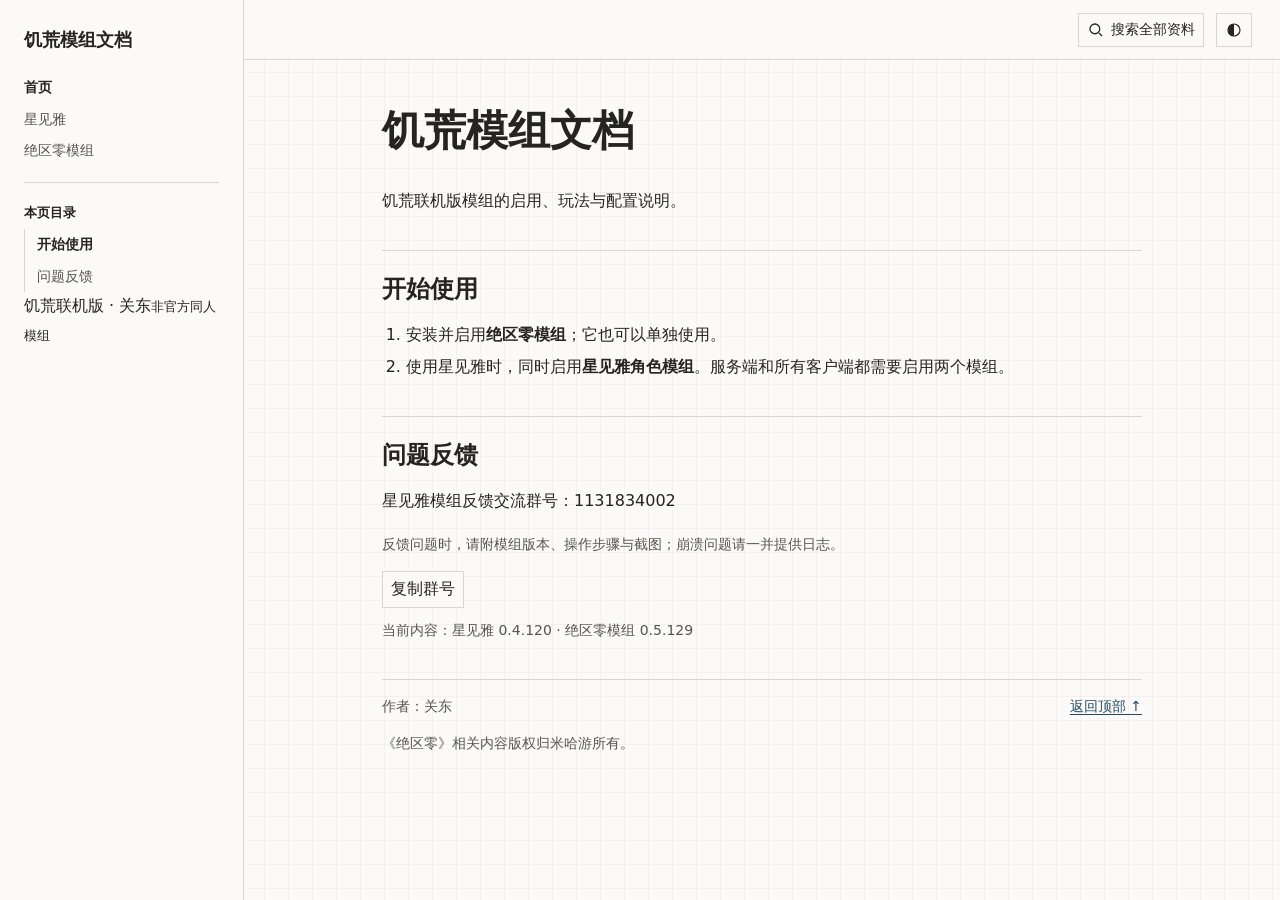
==== index.html @ c0ce5cd5 "Redesign the mod guides as minimal documentation" ====
<!doctype html>
<html lang="zh-CN">
<head>
<meta charset="utf-8">
<meta name="viewport" content="width=device-width,initial-scale=1">
<meta name="description" content="饥荒联机版模组的启用步骤、玩法、配方与配置说明。">
<title>饥荒模组文档</title>
<link rel="stylesheet" href="style.css?v=docs-1">
<script src="legacy-links.js?v=5">
</script>
</head>
<body>
<script>try{document.body.classList.toggle('dark',localStorage.getItem('miyabi-theme')==='dark')}catch{}</script>
<a class="skip-link" href="#main-content">跳到正文</a>
<aside class="sidebar" id="sidebar">
<a class="brand" href="index.html">饥荒模组文档</a>
<nav class="site-switch" aria-label="模组手册">
<a href="index.html" aria-current="page">首页</a>
<a href="miyabi.html">星见雅</a>
<a href="zzz.html">绝区零模组</a>
</nav>


<div class="nav-caption">本页目录</div>
<nav id="nav" aria-label="本页目录">
<a href="#start" data-tag="system">开始使用</a>
<a href="#help" data-tag="character">问题反馈</a>
</nav>
<div class="side-bottom">饥荒联机版 · 关东<small>非官方同人模组</small>
</div>
</aside>
<div class="page">
<header class="topbar">
<button class="menu" id="menu" aria-label="目录" aria-controls="sidebar" aria-expanded="false">
<svg aria-hidden="true" viewBox="0 0 24 24" fill="none" stroke="currentColor" stroke-width="1.7">
<path d="M4 7h16M4 12h16M4 17h16"/>
</svg>
</button>
<a class="mobile-brand" href="index.html">饥荒模组文档</a>
<div class="top-actions">
<button class="global-search-trigger" id="global-search-open" type="button" aria-label="搜索全部资料" aria-haspopup="dialog" aria-controls="global-search-dialog">
<svg aria-hidden="true" viewBox="0 0 24 24" fill="none" stroke="currentColor" stroke-width="1.7"><circle cx="10.5" cy="10.5" r="6.5"/><path d="m16 16 4 4"/></svg>
<span>搜索全部资料</span>
</button>
<button id="theme" aria-label="切换深浅主题" aria-pressed="false">
<svg aria-hidden="true" viewBox="0 0 24 24" width="19" height="19" fill="none" stroke="currentColor" stroke-width="1.6">
<circle cx="12" cy="12" r="8"/>
<path d="M12 4a8 8 0 0 0 0 16Z" fill="currentColor" stroke="none"/>
</svg>
</button>
</div>
</header>
<main id="main-content">
<header class="home-heading">
<h1>饥荒模组文档</h1>
<p>饥荒联机版模组的启用、玩法与配置说明。</p>
</header>
<section class="home-section" id="start">
<h2>开始使用</h2>
<ol class="home-start">
<li>安装并启用<b>绝区零模组</b>；它也可以单独使用。</li>
<li>使用星见雅时，同时启用<b>星见雅角色模组</b>。服务端和所有客户端都需要启用两个模组。</li>
</ol>
</section>

<section class="home-section" id="help">
<h2>问题反馈</h2>
<p>星见雅模组反馈交流群号：1131834002</p>
<p class="muted">反馈问题时，请附模组版本、操作步骤与截图；崩溃问题请一并提供日志。</p>
<button id="copy" class="text-link">复制群号</button>
</section>
<p class="muted">当前内容：星见雅 0.4.120 · 绝区零模组 0.5.129</p>
<footer>
<span>作者：关东</span>
<a class="return-top" href="#main-content">返回顶部 ↑</a>
</footer>
<div class="rights-note">《绝区零》相关内容版权归米哈游所有。</div>
</main>
</div>
<dialog id="global-search-dialog" class="global-search-dialog" aria-labelledby="global-search-title">
<div class="global-search-heading"><div><h2 id="global-search-title">搜索资料</h2></div><form method="dialog"><button type="submit" aria-label="关闭搜索">×</button></form></div>
<label class="global-search-field" for="global-search-input"><svg aria-hidden="true" viewBox="0 0 24 24" fill="none" stroke="currentColor" stroke-width="1.7"><circle cx="10.5" cy="10.5" r="6.5"/><path d="m16 16 4 4"/></svg><input id="global-search-input" type="search" aria-label="搜索全部资料" placeholder="例如：霜月、驱动盘、升级材料" autocomplete="off"></label>
<p id="global-search-status" class="global-search-status" role="status">输入关键词开始搜索。</p>
<ul id="global-search-results" class="global-search-results"></ul>
</dialog>
<div id="toast" role="status" aria-live="polite">
</div>
<script src="app.js?v=docs-1">
</script>
</body>
</html>
---- style.css ----
:root {
  color-scheme: light;
  --paper: #fbfaf8;
  --text: #242422;
  --muted: #555650;
  --line: #d7d7d1;
  --grid-line: #2525230a;
  --link: #244b66;
}

.dark {
  color-scheme: dark;
  --paper: #1d1e1d;
  --text: #efeee8;
  --muted: #b8b9b0;
  --line: #42443f;
  --grid-line: #ffffff08;
  --link: #a9cce4;
}

* { box-sizing: border-box; }
[hidden] { display: none !important; }
html { scroll-padding-top: 24px; }
body {
  margin: 0;
  color: var(--text);
  background-color: var(--paper);
  background-image: linear-gradient(var(--grid-line) 1px, transparent 1px),
    linear-gradient(90deg, var(--grid-line) 1px, transparent 1px);
  background-size: 24px 24px;
  font: 16px/1.8 Inter, "Noto Sans CJK SC", "Microsoft YaHei", system-ui, sans-serif;
}

a { color: var(--link); text-underline-offset: .18em; }
a:hover { text-decoration-thickness: 2px; }
:focus-visible { outline: 2px solid var(--link); outline-offset: 3px; }
button, input { font: inherit; color: inherit; }
button {
  padding: 3px 8px;
  border: 1px solid var(--line);
  background: var(--paper);
  cursor: pointer;
}
button:hover { border-color: var(--muted); }
img { display: block; max-width: 100%; height: auto; object-fit: contain; }
svg { width: 18px; height: 18px; flex: 0 0 auto; }
code, kbd { font-size: .86em; overflow-wrap: anywhere; }

.skip-link {
  position: fixed;
  z-index: 6;
  top: 8px;
  left: 8px;
  padding: 4px 12px;
  background: var(--paper);
  transform: translateY(-150%);
}
.skip-link:focus { transform: none; }

.sidebar {
  position: fixed;
  inset: 0 auto 0 0;
  z-index: 4;
  width: 244px;
  padding: 24px 24px 32px;
  overflow-y: auto;
  border-right: 1px solid var(--line);
  background: var(--paper);
}
.brand, .mobile-brand { color: var(--text); font-weight: 700; text-decoration: none; }
.brand { display: inline-block; margin-bottom: 16px; font-size: 18px; }
.site-switch { padding-bottom: 16px; margin-bottom: 18px; border-bottom: 1px solid var(--line); }
.site-switch a, #nav a { display: block; padding: 3px 0; color: var(--muted); font-size: 14px; text-decoration: none; }
.site-switch a:hover, #nav a:hover { color: var(--link); text-decoration: underline; }
.site-switch a[aria-current], #nav a[aria-current] { color: var(--text); font-weight: 700; }
#nav { margin-top: 5px; padding-left: 12px; border-left: 1px solid var(--line); }
.nav-caption { font-weight: 700; font-size: 13px; }
.filters { display: flex; gap: 6px 10px; flex-wrap: wrap; margin-bottom: 14px; }
.filters button { border: 0; padding: 2px 0; color: var(--muted); font-size: 13px; }
.filters .selected { color: var(--text); text-decoration: underline; text-underline-offset: 4px; }

.page { margin-left: 244px; }
.topbar {
  display: flex;
  justify-content: flex-end;
  align-items: center;
  min-height: 60px;
  padding: 8px 28px;
  border-bottom: 1px solid var(--line);
  background: var(--paper);
}
.top-actions { display: flex; align-items: center; gap: 12px; }
.topbar button { display: inline-flex; align-items: center; gap: 6px; min-height: 34px; font-size: 14px; }
.topbar .menu, .mobile-brand, .sidebar-backdrop { display: none; }

main {
  width: min(100% - 80px, 760px);
  margin: 0 auto;
  padding: 43px 0 48px;
  overflow-wrap: anywhere;
}
h1, h2, h3, h4 { line-height: 1.35; margin: 0 0 .65em; }
h1 { font-size: clamp(30px, 5vw, 42px); }
h2 { font-size: 24px; }
h3 { margin-top: 1.35em; font-size: 18px; }
h4 { margin-top: 1.2em; font-size: 16px; }
p, ul, ol, dl, figure { margin: .7em 0 1em; }
ul, ol { padding-inline-start: 1.5em; }
li + li { margin-top: .24em; }
.lead { font-size: 17px; }
.muted, .intro, figcaption, .rights-note { color: var(--muted); }
.muted, .rights-note, figcaption { font-size: 14px; }
.hero-identity, .section-nav { display: flex; flex-wrap: wrap; gap: 6px 16px; }
.hero-identity span, .material-label { display: inline-flex; gap: 5px; align-items: center; }
.hero-identity img, .material-thumb { width: 24px; height: 24px; }
.home-section, .quickstart, .stats, .entry {
  margin-top: 34px;
  padding-top: 22px;
  border-top: 1px solid var(--line);
}
.stats table { width: min(100%, 360px); }
.item-heading { display: flex; align-items: start; justify-content: space-between; gap: 16px; }
.item-heading code { color: var(--muted); }
.item-icon { flex: 0 0 48px; }
.numbers {
  display: flex;
  flex-wrap: wrap;
  gap: 4px 22px;
  margin: .8em 0;
}
.numbers > div { display: flex; align-items: baseline; flex-wrap: wrap; gap: 0 .45em; }
.numbers small { color: var(--muted); font-size: .88em; }
.recipe ul { margin-top: .35em; }
.recipe h3, .recipe h4 { margin-bottom: .35em; }
.keycap { font-weight: 700; }
.profile-list > div { padding: .4em 0; }
.profile-list dt { font-weight: 700; }
.profile-list dd { margin: 0; }
.attribute-grid { list-style: none; padding: 0; }
.attribute-grid li { display: flex; align-items: center; gap: 9px; }
.attribute-grid img { width: 26px; height: 26px; }
.attribute-grid small { margin-left: .6em; color: var(--muted); font-size: 14px; }
.set-card + .set-card { border-top: 1px solid var(--line); margin-top: 16px; }
.set-card-heading { display: flex; flex-wrap: wrap; align-items: baseline; gap: 0 12px; }
.set-card-heading h3 { margin-bottom: .25em; }
.section-nav { font-size: 14px; }

table { border-collapse: collapse; width: 100%; font-size: 15px; }
th, td { border-bottom: 1px solid var(--line); padding: 7px 10px 7px 0; text-align: left; vertical-align: top; }
thead th { border-bottom: 2px solid var(--line); }
.table-wrap { overflow-x: auto; margin: .9em 0 1em; }
.table-wrap table { min-width: 340px; }

details { border-bottom: 1px solid var(--line); margin: .5em 0; }
summary { padding: .38em 0; font-weight: 600; cursor: pointer; }
summary:hover { color: var(--link); }
summary > span:last-child { color: var(--muted); }
.guide-details-content { padding-bottom: 6px; }

.weapon-upgrade { margin-top: 24px; }
.repair-exchange, .weapon-evolution { display: flex; flex-wrap: wrap; align-items: center; gap: 6px 12px; }
.repair-exchange img, .weapon-evolution img { width: 42px; height: 42px; }
.weapon-materials img { display: inline-block; width: 24px; height: 24px; vertical-align: middle; margin: 0 4px; }
.weapon-slot { color: var(--muted); }
.companion-layout figure { width: min(100%, 136px); }
.wardrobe { display: grid; grid-template-columns: minmax(0, 1fr) 120px; gap: 12px 24px; align-items: start; }
.wardrobe-art { grid-column: 2; grid-row: 1; color: var(--muted); font-size: 13px; }
.wardrobe-info { grid-column: 1; grid-row: 1; min-width: 0; }
.skin-tabs { display: flex; flex-wrap: wrap; gap: 6px; }
.skin-tabs button[aria-selected="true"] { border-color: var(--text); font-weight: 600; }
.ghost-line { display: flex; align-items: start; gap: 10px; }
.ghost-line img { width: 38px; }
.ghost-line p { margin-top: 0; }

footer {
  display: flex;
  flex-wrap: wrap;
  align-items: baseline;
  justify-content: space-between;
  gap: 6px 14px;
  border-top: 1px solid var(--line);
  padding-top: 14px;
  margin-top: 36px;
  color: var(--muted);
  font-size: 14px;
}
.rights-note { margin-top: 12px; }
#toast {
  position: fixed;
  bottom: 18px;
  right: 18px;
  max-width: calc(100% - 36px);
  padding: 8px 12px;
  background: var(--paper);
  border: 1px solid var(--line);
}
#toast:not(.show) { display: none; }

.global-search-dialog {
  width: min(600px, 100% - 32px);
  max-height: min(640px, 80dvh);
  padding: 20px;
  border: 1px solid var(--line);
  color: var(--text);
  background: var(--paper);
}
.global-search-dialog::backdrop, .sidebar-backdrop { background: #1118; }
.global-search-heading, .global-search-field { display: flex; justify-content: space-between; gap: 8px; align-items: center; }
.global-search-heading h2 { font-size: 20px; margin: 0; }
.global-search-heading { margin-bottom: 12px; }
.global-search-field input { width: 100%; min-width: 0; padding: 6px 8px; border: 1px solid var(--line); background: var(--paper); }
.global-search-status, .global-search-results small { color: var(--muted); font-size: 14px; }
.global-search-results { padding: 0; list-style: none; margin: 0; }
.global-search-results li { border-top: 1px solid var(--line); }
.global-search-results a { display: block; padding: 7px 0; text-decoration: none; }
.global-search-results a:hover strong { text-decoration: underline; }
.global-search-results small { display: block; }
.global-result-heading { display: flex; flex-wrap: wrap; gap: 2px 12px; align-items: baseline; }
.global-result-page { font-size: 13px; color: var(--muted); }

@media (max-width: 850px) {
  body.nav-open { overflow: hidden; }
  .page { margin-left: 0; }
  .sidebar { width: min(290px, 82vw); visibility: hidden; }
  .sidebar.open { visibility: visible; }
  .sidebar-backdrop { display: block; position: fixed; inset: 0; z-index: 3; width: 100%; border: 0; }
  .topbar { justify-content: space-between; gap: 8px; padding: 8px 16px; }
  .topbar .menu { display: inline-flex; }
  .mobile-brand { display: inline; margin-right: auto; }
  main { width: min(100% - 36px, 760px); padding-top: 28px; }
}
@media (max-width: 480px) {
  .top-actions { gap: 6px; }
  .global-search-trigger span { display: none; }
  .wardrobe { grid-template-columns: minmax(0, 1fr) 84px; gap: 10px; }
}
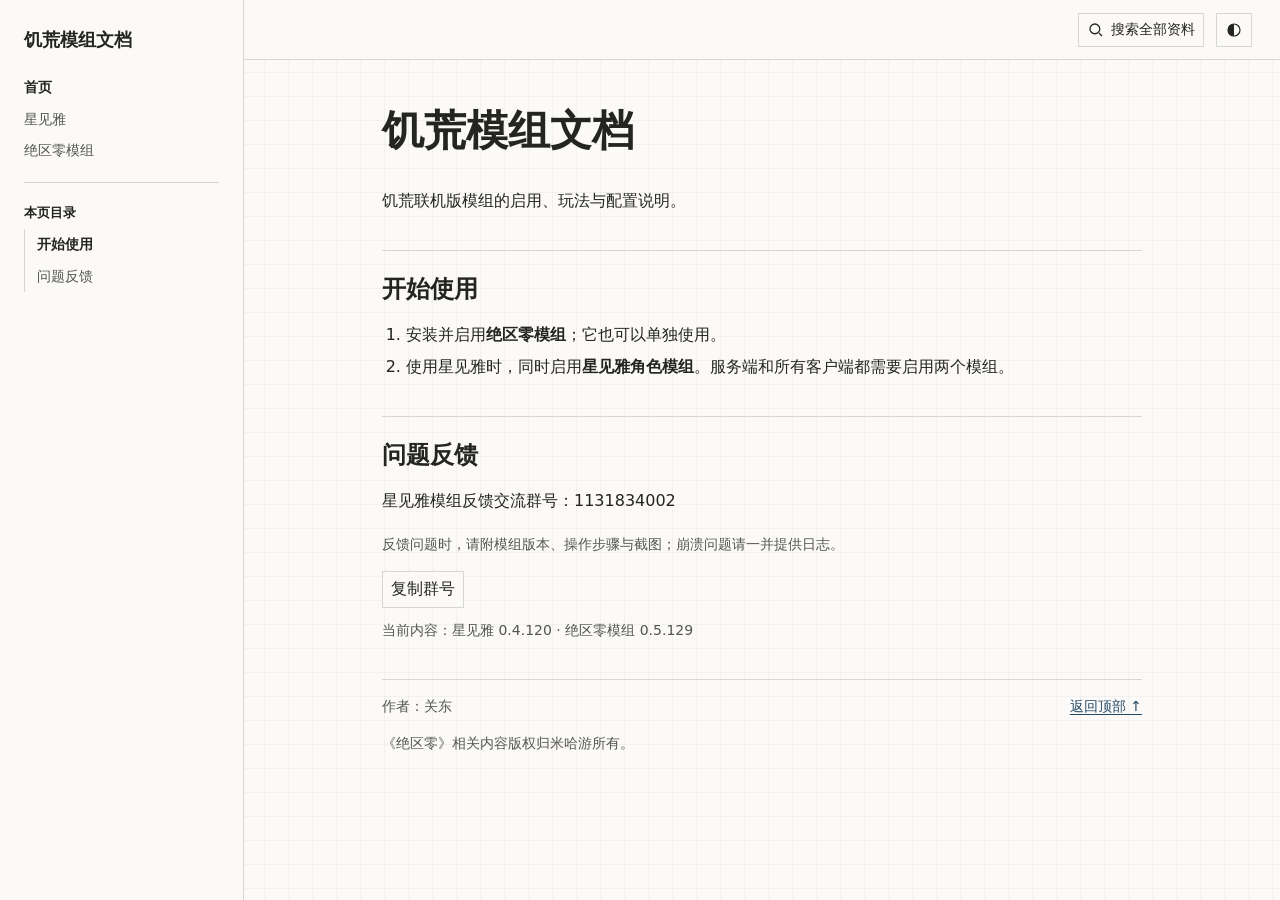
==== commit 82d75839: "Remove duplicate sidebar credits" ====
--- a/index.html
+++ b/index.html
@@ -26,8 +26,6 @@
 <a href="#start" data-tag="system">开始使用</a>
 <a href="#help" data-tag="character">问题反馈</a>
 </nav>
-<div class="side-bottom">饥荒联机版 · 关东<small>非官方同人模组</small>
-</div>
 </aside>
 <div class="page">
 <header class="topbar">
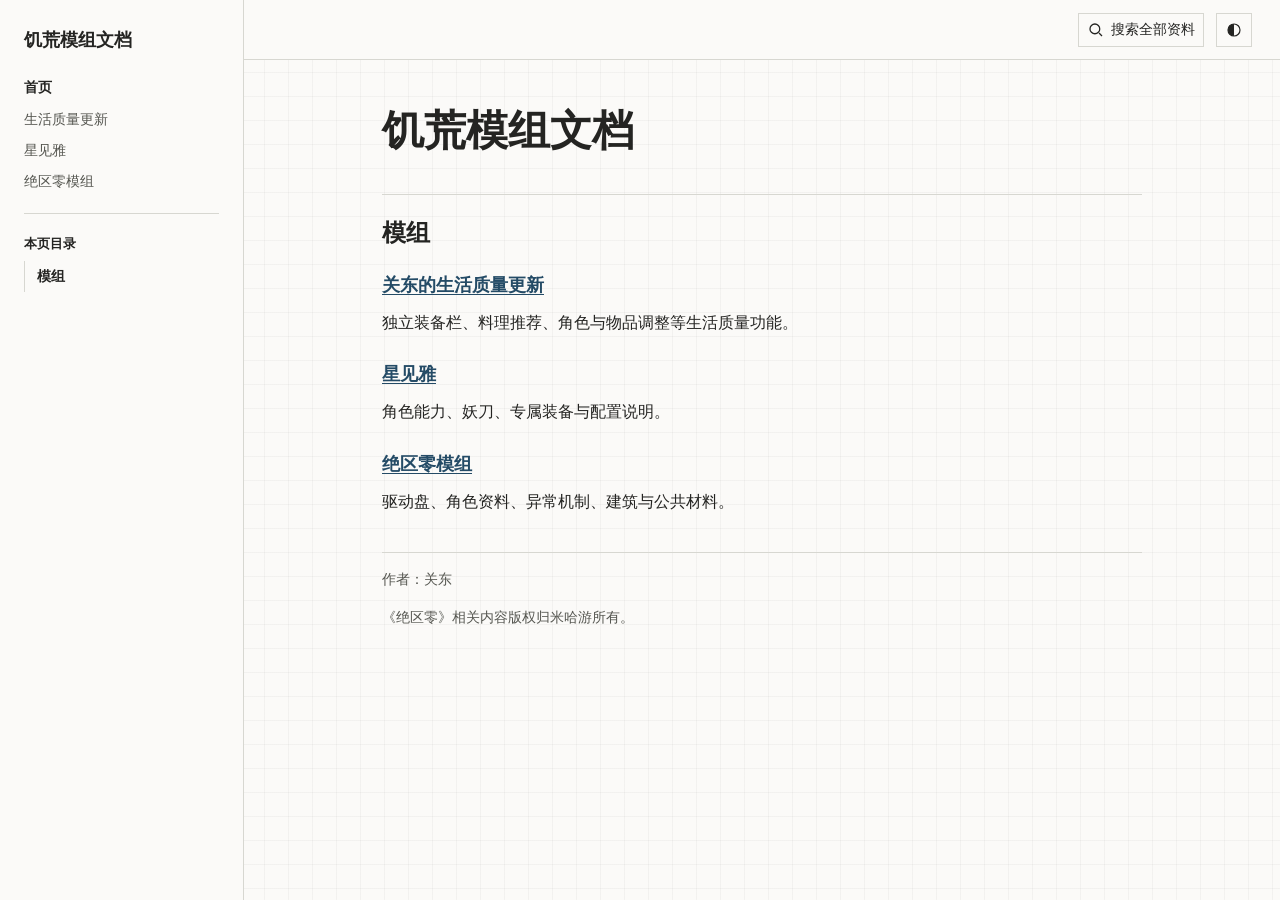
==== commit 2ff41928: "Add quality of life guide and mod directory" ====
--- a/index.html
+++ b/index.html
@@ -16,16 +16,14 @@
 <a class="brand" href="index.html">饥荒模组文档</a>
 <nav class="site-switch" aria-label="模组手册">
 <a href="index.html" aria-current="page">首页</a>
+<a href="qol.html">生活质量更新</a>
 <a href="miyabi.html">星见雅</a>
 <a href="zzz.html">绝区零模组</a>
 </nav>
 
 
 <div class="nav-caption">本页目录</div>
-<nav id="nav" aria-label="本页目录">
-<a href="#start" data-tag="system">开始使用</a>
-<a href="#help" data-tag="character">问题反馈</a>
-</nav>
+<nav id="nav" aria-label="本页目录"><a href="#mods" data-tag="system">模组</a></nav>
 </aside>
 <div class="page">
 <header class="topbar">
@@ -49,29 +47,17 @@
 </div>
 </header>
 <main id="main-content">
-<header class="home-heading">
 <h1>饥荒模组文档</h1>
-<p>饥荒联机版模组的启用、玩法与配置说明。</p>
-</header>
-<section class="home-section" id="start">
-<h2>开始使用</h2>
-<ol class="home-start">
-<li>安装并启用<b>绝区零模组</b>；它也可以单独使用。</li>
-<li>使用星见雅时，同时启用<b>星见雅角色模组</b>。服务端和所有客户端都需要启用两个模组。</li>
-</ol>
+<section class="home-section" id="mods">
+<h2>模组</h2>
+<h3><a href="qol.html">关东的生活质量更新</a></h3>
+<p>独立装备栏、料理推荐、角色与物品调整等生活质量功能。</p>
+<h3><a href="miyabi.html">星见雅</a></h3>
+<p>角色能力、妖刀、专属装备与配置说明。</p>
+<h3><a href="zzz.html">绝区零模组</a></h3>
+<p>驱动盘、角色资料、异常机制、建筑与公共材料。</p>
 </section>
-
-<section class="home-section" id="help">
-<h2>问题反馈</h2>
-<p>星见雅模组反馈交流群号：1131834002</p>
-<p class="muted">反馈问题时，请附模组版本、操作步骤与截图；崩溃问题请一并提供日志。</p>
-<button id="copy" class="text-link">复制群号</button>
-</section>
-<p class="muted">当前内容：星见雅 0.4.120 · 绝区零模组 0.5.129</p>
-<footer>
-<span>作者：关东</span>
-<a class="return-top" href="#main-content">返回顶部 ↑</a>
-</footer>
+<footer><span>作者：关东</span></footer>
 <div class="rights-note">《绝区零》相关内容版权归米哈游所有。</div>
 </main>
 </div>
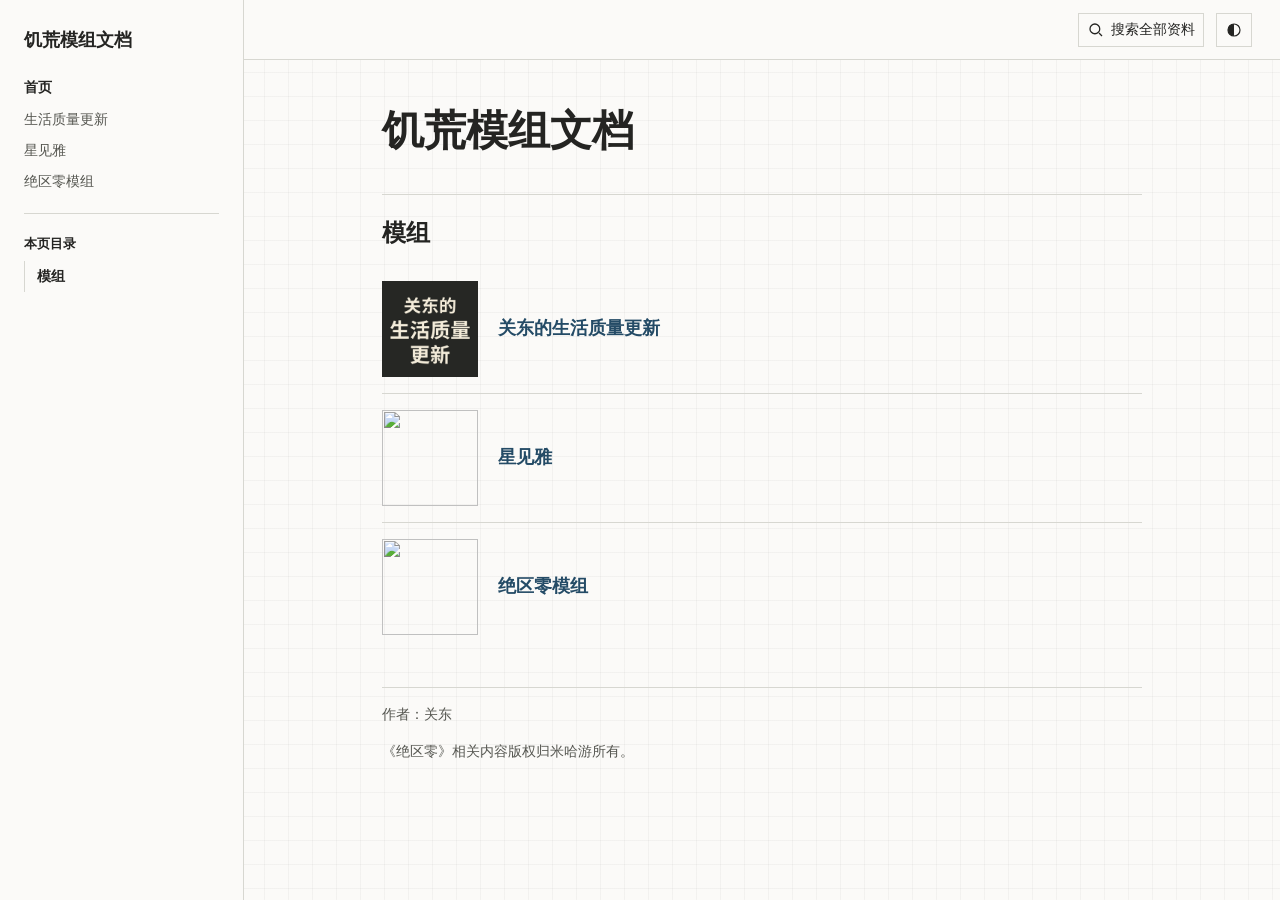
==== commit 5dafc7dd: "Show mod icons on homepage" ====
--- a/index.html
+++ b/index.html
@@ -5,7 +5,7 @@
 <meta name="viewport" content="width=device-width,initial-scale=1">
 <meta name="description" content="饥荒联机版模组的启用步骤、玩法、配方与配置说明。">
 <title>饥荒模组文档</title>
-<link rel="stylesheet" href="style.css?v=docs-1">
+<link rel="stylesheet" href="style.css?v=docs-2">
 <script src="legacy-links.js?v=5">
 </script>
 </head>
@@ -50,12 +50,11 @@
 <h1>饥荒模组文档</h1>
 <section class="home-section" id="mods">
 <h2>模组</h2>
-<h3><a href="qol.html">关东的生活质量更新</a></h3>
-<p>独立装备栏、料理推荐、角色与物品调整等生活质量功能。</p>
-<h3><a href="miyabi.html">星见雅</a></h3>
-<p>角色能力、妖刀、专属装备与配置说明。</p>
-<h3><a href="zzz.html">绝区零模组</a></h3>
-<p>驱动盘、角色资料、异常机制、建筑与公共材料。</p>
+<ul class="mod-list">
+<li><a href="qol.html"><img src="assets/qol-modicon.png" alt="" width="96" height="96"><span>关东的生活质量更新</span></a></li>
+<li><a href="miyabi.html"><img src="assets/modicon.png" alt="" width="96" height="96"><span>星见雅</span></a></li>
+<li><a href="zzz.html"><img src="assets/zzz-modicon.png" alt="" width="96" height="96"><span>绝区零模组</span></a></li>
+</ul>
 </section>
 <footer><span>作者：关东</span></footer>
 <div class="rights-note">《绝区零》相关内容版权归米哈游所有。</div>
--- a/style.css
+++ b/style.css
@@ -234,3 +234,12 @@
   .global-search-trigger span { display: none; }
   .wardrobe { grid-template-columns: minmax(0, 1fr) 84px; gap: 10px; }
 }
+
+.mod-list { list-style: none; padding: 0; margin: 0; }
+.mod-list li + li { margin-top: 0; border-top: 1px solid var(--line); }
+.mod-list a { display: flex; align-items: center; gap: 20px; padding: 16px 0; font-size: 18px; font-weight: 700; text-decoration: none; }
+.mod-list a:hover span { text-decoration: underline; }
+.mod-list img { width: 96px; height: 96px; flex: 0 0 96px; }
+@media (max-width: 480px) {
+  .mod-list img { width: 72px; height: 72px; flex-basis: 72px; }
+}
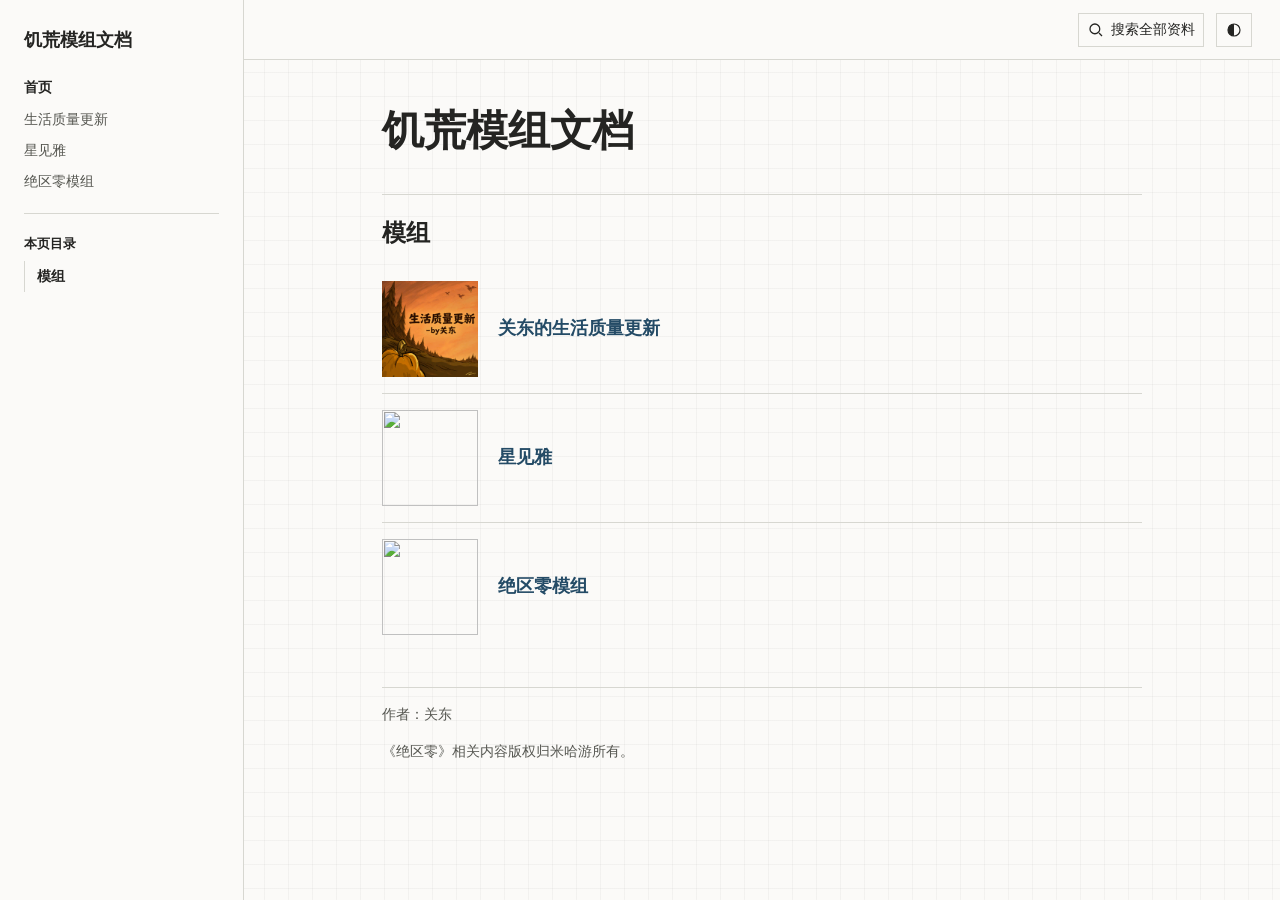
==== commit 3df55f1c: "Update quality of life mod icon" ====
--- a/index.html
+++ b/index.html
@@ -51,7 +51,7 @@
 <section class="home-section" id="mods">
 <h2>模组</h2>
 <ul class="mod-list">
-<li><a href="qol.html"><img src="assets/qol-modicon.png" alt="" width="96" height="96"><span>关东的生活质量更新</span></a></li>
+<li><a href="qol.html"><img src="assets/qol-modicon-current.png" alt="" width="96" height="96"><span>关东的生活质量更新</span></a></li>
 <li><a href="miyabi.html"><img src="assets/modicon.png" alt="" width="96" height="96"><span>星见雅</span></a></li>
 <li><a href="zzz.html"><img src="assets/zzz-modicon.png" alt="" width="96" height="96"><span>绝区零模组</span></a></li>
 </ul>
